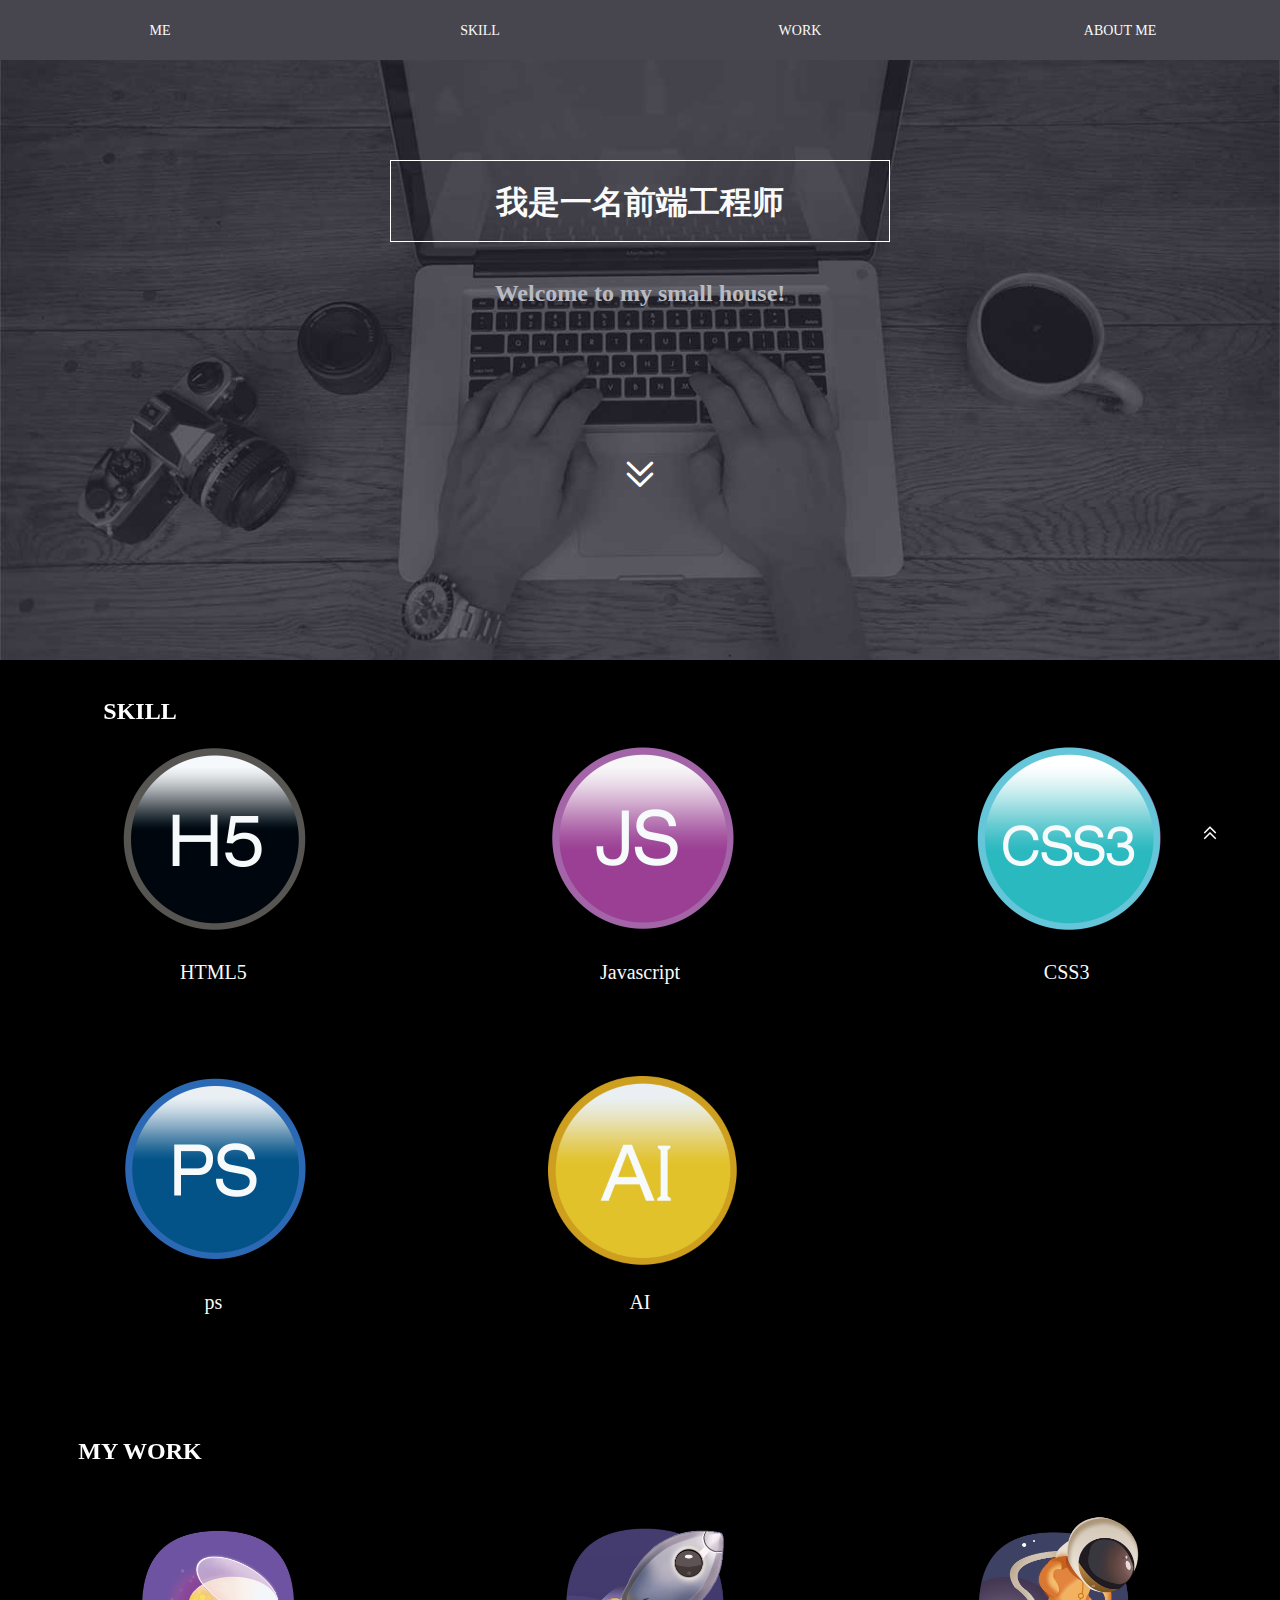
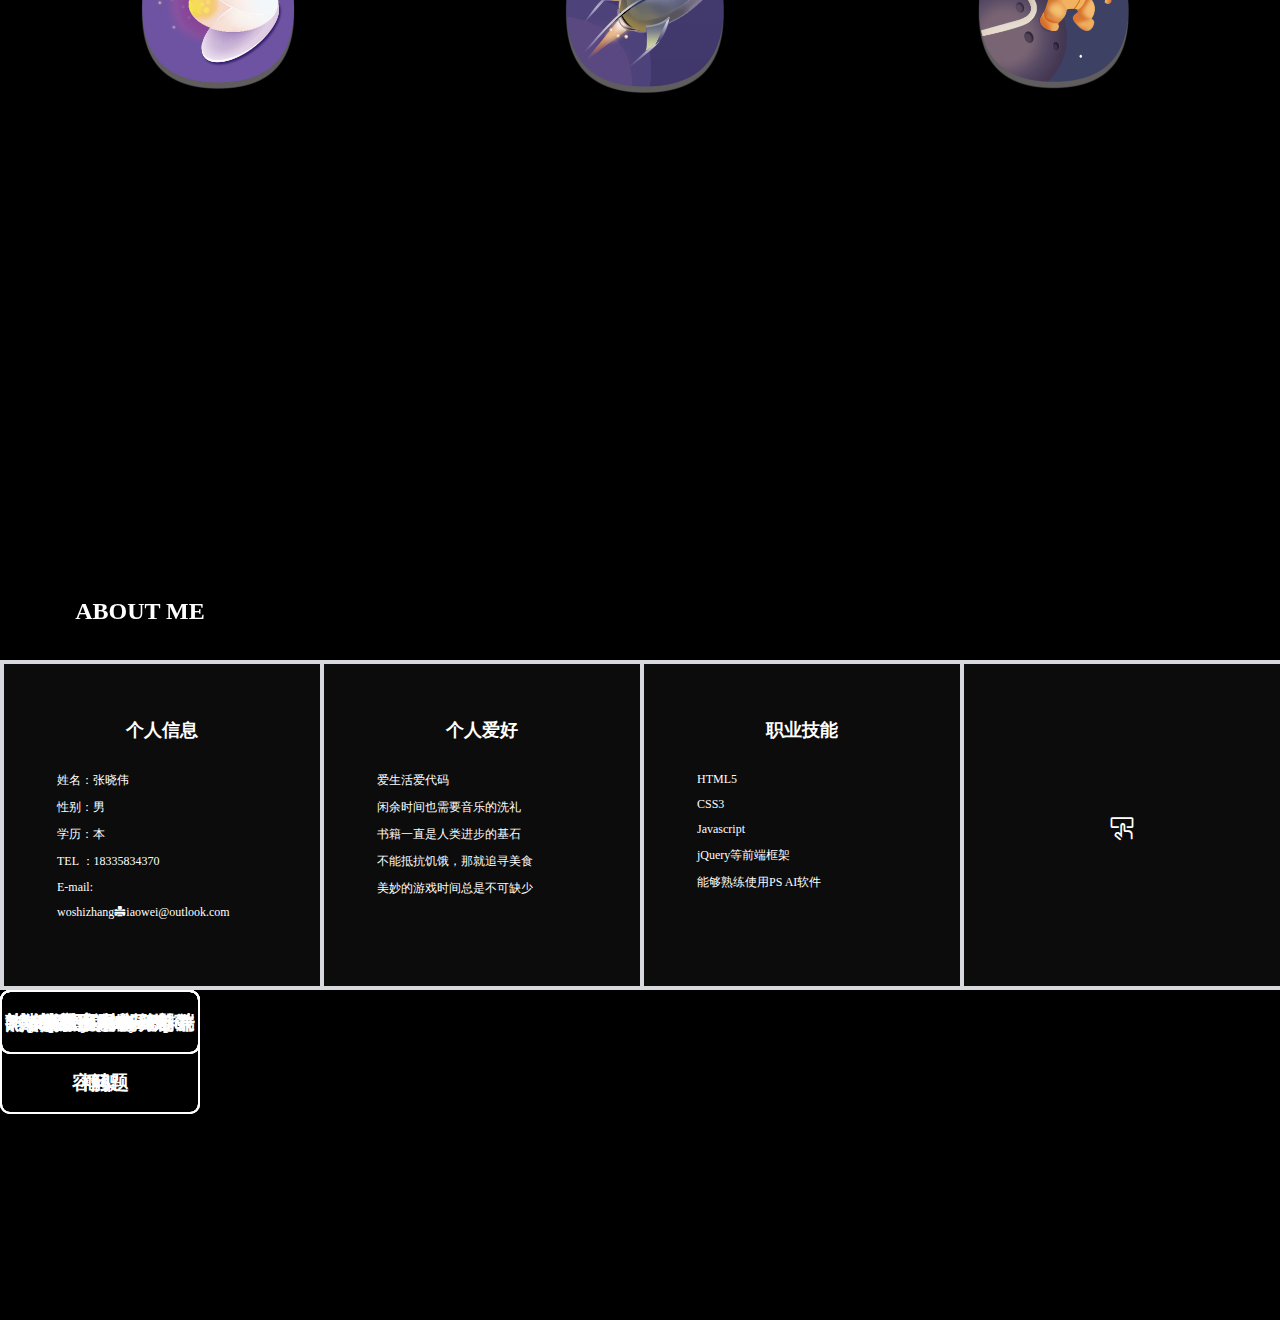
==== index.html @ 37aee793 "init" ====
<html>
	<head>
		<meta charset="utf-8"/>
		<title>张晓伟的个人主页</title>
		<meta name="viewport" content="width=device-width, initial-scale=1, maximum-scale=1, user-scalable=no">
		<link rel="stylesheet" href="./stylessheets/less.css"/>
		<link rel="stylesheet" href="./stylessheets/animation.css"/>
		<link rel="stylesheet" href="./stylessheets/font.css"/>
		<link rel="stylesheet" href="./stylessheets/index.css"/>
		<link rel="stylesheet" href="./stylessheets/var.css"/>
		<script src = "./JavaScript/jquery.js"></script>
		<script src = "./JavaScript/index.js"></script>
	</head>
	<body>
		<div class="top" data-role="sl" style="position:fixed;z-index: 140;right:20px;bottom:20px;font-size: 20px;color:#fff;width:60px;height:60px"></div>
		<header>
			<div class="head2 container-fluid">
				<div class="row ">
					<div class="me xiba  col-s-h  col-m-v col-m-3 col-l-3" >ME</div>
					<div class="me xiba  col-s-h  col-m-v col-m-3 col-l-3">SKILL</div>
					<div class="me xiba  col-s-h  col-m-v col-m-3 col-l-3">WORK</div>
					<div class="me xiba  col-s-h  col-m-v col-m-3 col-l-3">ABOUT ME</div>

					<div class="me col-s-v  col-s-6 col-m-h col-l-h" style="font-size: 22px;"></div>
					<div class="me home col-s-v  col-s-6 col-m-h col-l-h" data-role="home" style="font-size: 22px;">
						<ul class="head-ab aad">
							<li class="luo-s zou" >ME</li>
							<li class="luo-s zou">SKILL</li>
							<li class="luo-s zou">WORK</li>
							<li class="luo-s zou">ABOUT ME</li>
						</ul>
					</div>
				</div>
			</div>
			<div class="h-ban h-start kaiji" style="position:relative;">
				<div class="head container-fluid">
					<div class="row ">
						<div class="me axiba col-s-h  col-m-v col-m-3 col-l-3" >ME</div>
						<div class="me axiba col-s-h  col-m-v col-m-3 col-l-3">SKILL</div>
						<div class="me axiba col-s-h  col-m-v col-m-3 col-l-3">WORK</div>
						<div class="me axiba col-s-h  col-m-v col-m-3 col-l-3">ABOUT ME</div>

						<div class="me col-s-v  col-s-6 col-m-h col-l-h" style="font-size: 22px;"></div>
						<div class="me home col-s-v  col-s-6 col-m-h col-l-h" data-role="home" style="font-size: 22px;">
							<ul class="head-ab bbd">
								<li class="luo-s" >ME</li>
								<li class="luo-s">SKILL</li>
								<li class="luo-s">WORK</li>
								<li class="luo-s">ABOUT ME</li>
							</ul>
						</div>
					</div>
				</div>
				<h1 class="a-me" data-a='animate-into'>我是一名前端工程师</h1>
				<h2 class="b-me">Welcome to my small house!</h2>

				<div data-role='xl' data-a="animate-scale" id="xiala"></div>
			</div>
		</header>

		<div class="container-fluid  kaiji" style="height:80px;overflow: hidden;">
			<div class="row about-me" id="ski">
				<h2 class="a-h" data-a="animate-left" id="skill">SKILL</h2>
			</div>
		</div>
		<div class="container-fluid h-ban" style="position:relative;" id = "mys-s">
			<div class="row skill-s">
				<div class="skill col-s-12 col-m-6 col-l-4">
					<div class="sk-img"></div>
					<div class="jianshao">HTML5</div>
				</div>
				<div class="skill col-s-12 col-m-6 col-l-4">
					<div class="sk-img"></div>
					<div class="jianshao">Javascript</div>
				</div>
				<div class="skill col-s-12 col-m-6 col-l-4">
					<div class="sk-img"></div>
					<div class="jianshao">CSS3</div>
				</div>
				<div class="skill col-s-12 col-m-6 col-l-4">
					<div class="sk-img"></div>
					<div class="jianshao">ps</div>
				</div>
				<div class="skill col-s-12 col-m-6 col-l-4">
					<div class="sk-img"></div>
					<div class="jianshao">AI</div>
				</div>
				<div class="skill col-s-h col-m-6 col-l-4" style="opacity:0;">
					<div class="sk-img"></div>
					<div class="jianshao"></div>
				</div>
			</div>
		</div>

		<div class="container-fluid  kaiji">
			<div class="row about-me">
				<h2 class="a-h" data-a="animate-left" >MY WORK</h2>

			</div>
		</div>

		<div class="container-fluid h-ban" id="lan">
			<div class="row ">
				<div class="col-s-12 col-m-4 col-l-3 work " style="margin:0  4%; float:left;">
					<div class="" style="height:100%;">
						<div class=" logo1">

						</div>
						<div class="col-s-8 col-m-12 col-l-12" style="margin:0 auto;text-align: center;">Message</div>


					</div>
				</div>

				<div class="col-s-12 col-m-4 col-l-3 work " style="margin:0 4%; float:left;">
					<div class="" style="height:100%;">
						<div class=" logo2">

						</div>
						<div class="" style="margin:0 auto;text-align: center;height:100px">Phone</div>


					</div>
				</div>

				<div class="col-s-12 col-m-4 col-l-3 work " style="margin:0 4%; float:left;">
				<div class="" style="height:100%;">
					<div class=" logo3">

					</div>
					<div class="" style="margin:0 auto;text-align: center;">E-mail</div>


				</div>
			</div>
				<!--<div class="col-s-12 col-m-4 col-l-3 work " style="margin:0 4%; float:left;">-->
					<!--<div class="" style="height:100%;">-->
						<!--<div class=" logo4">-->

						<!--</div>-->
						<!--<div class="" style="margin:0 auto;text-align: center;">E-mail</div>-->


					<!--</div>-->
				<!--</div>-->




			</div>
		</div>















		<div class="container-fluid  kaiji ">
			<div class="row about-me">
				<h2 class="a-h" data-a="animate-left" >ABOUT ME</h2>
			</div>
		</div>
		<div class="h-ban smart">


			<div class="container-fluid">
				<div class="row" style="position:relative;">

					<div class="lvli col-s-12 col-m-6 col-l-3">
						<div class="geren">
							<h2>个人信息</h2>

							<ul>
								<li>姓名：<span>张晓伟</span></li>
								<li>性别：<span>男</span></li>
								<li>学历：<span>本</span></li>
								<li>TEL ：<span>18335834370</span></li>
								<LI>E-mail:</LI>
								<li><span>woshizhangxiaowei@outlook.com</span></li>
							</ul>
						</div>


					</div>
					<div class="lvli col-s-12 col-m-6 col-l-3">
						<div class="geren">

							<h2>个人爱好</h2>

							<ul>
								<li class="">爱生活爱代码</li>
								<li class="">闲余时间也需要音乐的洗礼</li>
								<li class="">书籍一直是人类进步的基石</li>
								<li class="">不能抵抗饥饿，那就追寻美食</li>
								<li class="">美妙的游戏时间总是不可缺少</li>
								<li class=""></li>
							</ul>
						</div>
					</div>
					<div class="lvli col-s-12 col-m-6 col-l-3">
						<div class="geren">
							<h2>职业技能</h2>
							<ul>
								<li class="">HTML5</li>
								<li class="">CSS3</li>
								<li class="">Javascript</li>
								<li class="">jQuery等前端框架</li>
								<li class="">能够熟练使用PS AI软件</li>
							</ul>
						</div>
					</div>
					<div class="lvli qiji col-s-12 col-m-6 col-l-3">
						<div class="bold">
							<div class="boton" data-role="botton"  data-a="animate-scale"></div>
						</div>
					</div>
				</div>
			</div>
			<div class="container-fluid">
				<div class="row">
					<div class="saysome" style="position:relative;">
						<h3>专注于前端开发</h3>
						<h3>熟练掌握jQuery等前端框架</h3>
						<h3>能够解决多种浏览器兼容问题</h3>
						<h3>熟练应用html5</h3>
						<h3>熟练应用CSS3</h3>
						<h3>对php后台也有一定了解</h3>
						<h3>熟练应用Javascript</h3>
					</div>
				</div>
			</div>
		</div>
	</body>
</html>
---- stylessheets/less.css ----
* {
  box-sizing: border-box;
}
body,
h1,
h2,
h3,
h4,
h5,
h6 {
  margin: 0;
  padding: 0;
}
ul,
li {
  list-style: none;
}
a {
  text-decoration: none;
}
* {
  box-sizing: border-box;
}
*[text-l] {
  text-align: left;
}
*[text-c] {
  text-align: center;
}
*[text-r] {
  text-align: right;
}
ul:before,
ul:after {
  content: "";
  display: block;
}
ul:after {
  clear: both;
}
@media screen and (max-width: 730px) {
  .container {
    width: 630px;
    margin: 0 auto;
  }
  .container:before,
  .container:after {
    content: "";
    display: block;
  }
  .container:after {
    clear: both;
  }
  .container > .row {
    width: 100%;
  }
  .container > .row:before,
  .container > .row:after {
    content: "";
    display: block;
  }
  .container > .row:after {
    clear: both;
  }
  .container-fluid {
    width: 100%;
    margin: 0 auto;
  }
  .container-fluid:before,
  .container-fluid:after {
    content: "";
    display: block;
  }
  .container-fluid:after {
    clear: both;
  }
  .container-fluid > .row {
    width: 100%;
  }
  .container-fluid > .row:before,
  .container-fluid > .row:after {
    content: "";
    display: block;
  }
  .container-fluid > .row:after {
    clear: both;
  }
  .container > .row > .col-s-0 {
    float: left;
    width: 0%;
  }
  .container > .row > .col-s-left-0 {
    position: relative;
    left: 0%;
  }
  .container > .row > .col-s-right-0 {
    position: relative;
    left: 0%;
  }
  .container-fluid > .row > .col-s-0 {
    float: left;
    width: 0%;
  }
  .container-fluid > .row > .col-s-left-0 {
    position: relative;
    left: 0%;
  }
  .container-fluid > .row > .col-s-right-0 {
    position: relative;
    left: 0%;
  }
  .container > .row > .col-s-1 {
    float: left;
    width: 8.33333333%;
  }
  .container > .row > .col-s-left-1 {
    position: relative;
    left: -8.33333333%;
  }
  .container > .row > .col-s-right-1 {
    position: relative;
    left: 8.33333333%;
  }
  .container-fluid > .row > .col-s-1 {
    float: left;
    width: 8.33333333%;
  }
  .container-fluid > .row > .col-s-left-1 {
    position: relative;
    left: -8.33333333%;
  }
  .container-fluid > .row > .col-s-right-1 {
    position: relative;
    left: 8.33333333%;
  }
  .container > .row > .col-s-2 {
    float: left;
    width: 16.66666667%;
  }
  .container > .row > .col-s-left-2 {
    position: relative;
    left: -16.66666667%;
  }
  .container > .row > .col-s-right-2 {
    position: relative;
    left: 16.66666667%;
  }
  .container-fluid > .row > .col-s-2 {
    float: left;
    width: 16.66666667%;
  }
  .container-fluid > .row > .col-s-left-2 {
    position: relative;
    left: -16.66666667%;
  }
  .container-fluid > .row > .col-s-right-2 {
    position: relative;
    left: 16.66666667%;
  }
  .container > .row > .col-s-3 {
    float: left;
    width: 25%;
  }
  .container > .row > .col-s-left-3 {
    position: relative;
    left: -25%;
  }
  .container > .row > .col-s-right-3 {
    position: relative;
    left: 25%;
  }
  .container-fluid > .row > .col-s-3 {
    float: left;
    width: 25%;
  }
  .container-fluid > .row > .col-s-left-3 {
    position: relative;
    left: -25%;
  }
  .container-fluid > .row > .col-s-right-3 {
    position: relative;
    left: 25%;
  }
  .container > .row > .col-s-4 {
    float: left;
    width: 33.33333333%;
  }
  .container > .row > .col-s-left-4 {
    position: relative;
    left: -33.33333333%;
  }
  .container > .row > .col-s-right-4 {
    position: relative;
    left: 33.33333333%;
  }
  .container-fluid > .row > .col-s-4 {
    float: left;
    width: 33.33333333%;
  }
  .container-fluid > .row > .col-s-left-4 {
    position: relative;
    left: -33.33333333%;
  }
  .container-fluid > .row > .col-s-right-4 {
    position: relative;
    left: 33.33333333%;
  }
  .container > .row > .col-s-5 {
    float: left;
    width: 41.66666667%;
  }
  .container > .row > .col-s-left-5 {
    position: relative;
    left: -41.66666667%;
  }
  .container > .row > .col-s-right-5 {
    position: relative;
    left: 41.66666667%;
  }
  .container-fluid > .row > .col-s-5 {
    float: left;
    width: 41.66666667%;
  }
  .container-fluid > .row > .col-s-left-5 {
    position: relative;
    left: -41.66666667%;
  }
  .container-fluid > .row > .col-s-right-5 {
    position: relative;
    left: 41.66666667%;
  }
  .container > .row > .col-s-6 {
    float: left;
    width: 50%;
  }
  .container > .row > .col-s-left-6 {
    position: relative;
    left: -50%;
  }
  .container > .row > .col-s-right-6 {
    position: relative;
    left: 50%;
  }
  .container-fluid > .row > .col-s-6 {
    float: left;
    width: 50%;
  }
  .container-fluid > .row > .col-s-left-6 {
    position: relative;
    left: -50%;
  }
  .container-fluid > .row > .col-s-right-6 {
    position: relative;
    left: 50%;
  }
  .container > .row > .col-s-7 {
    float: left;
    width: 58.33333333%;
  }
  .container > .row > .col-s-left-7 {
    position: relative;
    left: -58.33333333%;
  }
  .container > .row > .col-s-right-7 {
    position: relative;
    left: 58.33333333%;
  }
  .container-fluid > .row > .col-s-7 {
    float: left;
    width: 58.33333333%;
  }
  .container-fluid > .row > .col-s-left-7 {
    position: relative;
    left: -58.33333333%;
  }
  .container-fluid > .row > .col-s-right-7 {
    position: relative;
    left: 58.33333333%;
  }
  .container > .row > .col-s-8 {
    float: left;
    width: 66.66666667%;
  }
  .container > .row > .col-s-left-8 {
    position: relative;
    left: -66.66666667%;
  }
  .container > .row > .col-s-right-8 {
    position: relative;
    left: 66.66666667%;
  }
  .container-fluid > .row > .col-s-8 {
    float: left;
    width: 66.66666667%;
  }
  .container-fluid > .row > .col-s-left-8 {
    position: relative;
    left: -66.66666667%;
  }
  .container-fluid > .row > .col-s-right-8 {
    position: relative;
    left: 66.66666667%;
  }
  .container > .row > .col-s-9 {
    float: left;
    width: 75%;
  }
  .container > .row > .col-s-left-9 {
    position: relative;
    left: -75%;
  }
  .container > .row > .col-s-right-9 {
    position: relative;
    left: 75%;
  }
  .container-fluid > .row > .col-s-9 {
    float: left;
    width: 75%;
  }
  .container-fluid > .row > .col-s-left-9 {
    position: relative;
    left: -75%;
  }
  .container-fluid > .row > .col-s-right-9 {
    position: relative;
    left: 75%;
  }
  .container > .row > .col-s-10 {
    float: left;
    width: 83.33333333%;
  }
  .container > .row > .col-s-left-10 {
    position: relative;
    left: -83.33333333%;
  }
  .container > .row > .col-s-right-10 {
    position: relative;
    left: 83.33333333%;
  }
  .container-fluid > .row > .col-s-10 {
    float: left;
    width: 83.33333333%;
  }
  .container-fluid > .row > .col-s-left-10 {
    position: relative;
    left: -83.33333333%;
  }
  .container-fluid > .row > .col-s-right-10 {
    position: relative;
    left: 83.33333333%;
  }
  .container > .row > .col-s-11 {
    float: left;
    width: 91.66666667%;
  }
  .container > .row > .col-s-left-11 {
    position: relative;
    left: -91.66666667%;
  }
  .container > .row > .col-s-right-11 {
    position: relative;
    left: 91.66666667%;
  }
  .container-fluid > .row > .col-s-11 {
    float: left;
    width: 91.66666667%;
  }
  .container-fluid > .row > .col-s-left-11 {
    position: relative;
    left: -91.66666667%;
  }
  .container-fluid > .row > .col-s-right-11 {
    position: relative;
    left: 91.66666667%;
  }
  .container > .row > .col-s-12 {
    float: left;
    width: 100%;
  }
  .container > .row > .col-s-left-12 {
    position: relative;
    left: -100%;
  }
  .container > .row > .col-s-right-12 {
    position: relative;
    left: 100%;
  }
  .container-fluid > .row > .col-s-12 {
    float: left;
    width: 100%;
  }
  .container-fluid > .row > .col-s-left-12 {
    position: relative;
    left: -100%;
  }
  .container-fluid > .row > .col-s-right-12 {
    position: relative;
    left: 100%;
  }
  .container > .row > .col-s-v {
    display: block;
  }
  .container > .row > .col-s-h {
    display: none;
  }
  .container-fluid > .row > .col-s-v {
    display: block;
  }
  .container-fluid > .row > .col-s-h {
    display: none;
  }
}
@media screen and (min-width: 730px) and (max-width: 1070px) {
  .container {
    width: 630px;
    margin: 0 auto;
    width: 730px;
  }
  .container:before,
  .container:after {
    content: "";
    display: block;
  }
  .container:after {
    clear: both;
  }
  .container > .row {
    width: 100%;
  }
  .container > .row:before,
  .container > .row:after {
    content: "";
    display: block;
  }
  .container > .row:after {
    clear: both;
  }
  .container-fluid {
    width: 100%;
    margin: 0 auto;
  }
  .container-fluid:before,
  .container-fluid:after {
    content: "";
    display: block;
  }
  .container-fluid:after {
    clear: both;
  }
  .container-fluid > .row {
    width: 100%;
  }
  .container-fluid > .row:before,
  .container-fluid > .row:after {
    content: "";
    display: block;
  }
  .container-fluid > .row:after {
    clear: both;
  }
  .container > .row > .col-m-0 {
    float: left;
    width: 0%;
  }
  .container > .row > .col-m-left-0 {
    position: relative;
    left: 0%;
  }
  .container > .row > .col-m-right-0 {
    position: relative;
    left: 0%;
  }
  .container-fluid > .row > .col-m-0 {
    float: left;
    width: 0%;
  }
  .container-fluid > .row > .col-m-left-0 {
    position: relative;
    left: 0%;
  }
  .container-fluid > .row > .col-m-right-0 {
    position: relative;
    left: 0%;
  }
  .container > .row > .col-m-1 {
    float: left;
    width: 8.33333333%;
  }
  .container > .row > .col-m-left-1 {
    position: relative;
    left: -8.33333333%;
  }
  .container > .row > .col-m-right-1 {
    position: relative;
    left: 8.33333333%;
  }
  .container-fluid > .row > .col-m-1 {
    float: left;
    width: 8.33333333%;
  }
  .container-fluid > .row > .col-m-left-1 {
    position: relative;
    left: -8.33333333%;
  }
  .container-fluid > .row > .col-m-right-1 {
    position: relative;
    left: 8.33333333%;
  }
  .container > .row > .col-m-2 {
    float: left;
    width: 16.66666667%;
  }
  .container > .row > .col-m-left-2 {
    position: relative;
    left: -16.66666667%;
  }
  .container > .row > .col-m-right-2 {
    position: relative;
    left: 16.66666667%;
  }
  .container-fluid > .row > .col-m-2 {
    float: left;
    width: 16.66666667%;
  }
  .container-fluid > .row > .col-m-left-2 {
    position: relative;
    left: -16.66666667%;
  }
  .container-fluid > .row > .col-m-right-2 {
    position: relative;
    left: 16.66666667%;
  }
  .container > .row > .col-m-3 {
    float: left;
    width: 25%;
  }
  .container > .row > .col-m-left-3 {
    position: relative;
    left: -25%;
  }
  .container > .row > .col-m-right-3 {
    position: relative;
    left: 25%;
  }
  .container-fluid > .row > .col-m-3 {
    float: left;
    width: 25%;
  }
  .container-fluid > .row > .col-m-left-3 {
    position: relative;
    left: -25%;
  }
  .container-fluid > .row > .col-m-right-3 {
    position: relative;
    left: 25%;
  }
  .container > .row > .col-m-4 {
    float: left;
    width: 33.33333333%;
  }
  .container > .row > .col-m-left-4 {
    position: relative;
    left: -33.33333333%;
  }
  .container > .row > .col-m-right-4 {
    position: relative;
    left: 33.33333333%;
  }
  .container-fluid > .row > .col-m-4 {
    float: left;
    width: 33.33333333%;
  }
  .container-fluid > .row > .col-m-left-4 {
    position: relative;
    left: -33.33333333%;
  }
  .container-fluid > .row > .col-m-right-4 {
    position: relative;
    left: 33.33333333%;
  }
  .container > .row > .col-m-5 {
    float: left;
    width: 41.66666667%;
  }
  .container > .row > .col-m-left-5 {
    position: relative;
    left: -41.66666667%;
  }
  .container > .row > .col-m-right-5 {
    position: relative;
    left: 41.66666667%;
  }
  .container-fluid > .row > .col-m-5 {
    float: left;
    width: 41.66666667%;
  }
  .container-fluid > .row > .col-m-left-5 {
    position: relative;
    left: -41.66666667%;
  }
  .container-fluid > .row > .col-m-right-5 {
    position: relative;
    left: 41.66666667%;
  }
  .container > .row > .col-m-6 {
    float: left;
    width: 50%;
  }
  .container > .row > .col-m-left-6 {
    position: relative;
    left: -50%;
  }
  .container > .row > .col-m-right-6 {
    position: relative;
    left: 50%;
  }
  .container-fluid > .row > .col-m-6 {
    float: left;
    width: 50%;
  }
  .container-fluid > .row > .col-m-left-6 {
    position: relative;
    left: -50%;
  }
  .container-fluid > .row > .col-m-right-6 {
    position: relative;
    left: 50%;
  }
  .container > .row > .col-m-7 {
    float: left;
    width: 58.33333333%;
  }
  .container > .row > .col-m-left-7 {
    position: relative;
    left: -58.33333333%;
  }
  .container > .row > .col-m-right-7 {
    position: relative;
    left: 58.33333333%;
  }
  .container-fluid > .row > .col-m-7 {
    float: left;
    width: 58.33333333%;
  }
  .container-fluid > .row > .col-m-left-7 {
    position: relative;
    left: -58.33333333%;
  }
  .container-fluid > .row > .col-m-right-7 {
    position: relative;
    left: 58.33333333%;
  }
  .container > .row > .col-m-8 {
    float: left;
    width: 66.66666667%;
  }
  .container > .row > .col-m-left-8 {
    position: relative;
    left: -66.66666667%;
  }
  .container > .row > .col-m-right-8 {
    position: relative;
    left: 66.66666667%;
  }
  .container-fluid > .row > .col-m-8 {
    float: left;
    width: 66.66666667%;
  }
  .container-fluid > .row > .col-m-left-8 {
    position: relative;
    left: -66.66666667%;
  }
  .container-fluid > .row > .col-m-right-8 {
    position: relative;
    left: 66.66666667%;
  }
  .container > .row > .col-m-9 {
    float: left;
    width: 75%;
  }
  .container > .row > .col-m-left-9 {
    position: relative;
    left: -75%;
  }
  .container > .row > .col-m-right-9 {
    position: relative;
    left: 75%;
  }
  .container-fluid > .row > .col-m-9 {
    float: left;
    width: 75%;
  }
  .container-fluid > .row > .col-m-left-9 {
    position: relative;
    left: -75%;
  }
  .container-fluid > .row > .col-m-right-9 {
    position: relative;
    left: 75%;
  }
  .container > .row > .col-m-10 {
    float: left;
    width: 83.33333333%;
  }
  .container > .row > .col-m-left-10 {
    position: relative;
    left: -83.33333333%;
  }
  .container > .row > .col-m-right-10 {
    position: relative;
    left: 83.33333333%;
  }
  .container-fluid > .row > .col-m-10 {
    float: left;
    width: 83.33333333%;
  }
  .container-fluid > .row > .col-m-left-10 {
    position: relative;
    left: -83.33333333%;
  }
  .container-fluid > .row > .col-m-right-10 {
    position: relative;
    left: 83.33333333%;
  }
  .container > .row > .col-m-11 {
    float: left;
    width: 91.66666667%;
  }
  .container > .row > .col-m-left-11 {
    position: relative;
    left: -91.66666667%;
  }
  .container > .row > .col-m-right-11 {
    position: relative;
    left: 91.66666667%;
  }
  .container-fluid > .row > .col-m-11 {
    float: left;
    width: 91.66666667%;
  }
  .container-fluid > .row > .col-m-left-11 {
    position: relative;
    left: -91.66666667%;
  }
  .container-fluid > .row > .col-m-right-11 {
    position: relative;
    left: 91.66666667%;
  }
  .container > .row > .col-m-12 {
    float: left;
    width: 100%;
  }
  .container > .row > .col-m-left-12 {
    position: relative;
    left: -100%;
  }
  .container > .row > .col-m-right-12 {
    position: relative;
    left: 100%;
  }
  .container-fluid > .row > .col-m-12 {
    float: left;
    width: 100%;
  }
  .container-fluid > .row > .col-m-left-12 {
    position: relative;
    left: -100%;
  }
  .container-fluid > .row > .col-m-right-12 {
    position: relative;
    left: 100%;
  }
  .container > .row > .col-m-v {
    display: block;
  }
  .container > .row > .col-m-h {
    display: none;
  }
  .container-fluid > .row > .col-m-v {
    display: block;
  }
  .container-fluid > .row > .col-m-h {
    display: none;
  }
}
@media screen and (min-width: 1070px) {
  .container {
    width: 630px;
    margin: 0 auto;
    width: 1070px;
  }
  .container:before,
  .container:after {
    content: "";
    display: block;
  }
  .container:after {
    clear: both;
  }
  .container > .row {
    width: 100%;
  }
  .container > .row:before,
  .container > .row:after {
    content: "";
    display: block;
  }
  .container > .row:after {
    clear: both;
  }
  .container-fluid {
    width: 100%;
    margin: 0 auto;
  }
  .container-fluid:before,
  .container-fluid:after {
    content: "";
    display: block;
  }
  .container-fluid:after {
    clear: both;
  }
  .container-fluid > .row {
    width: 100%;
  }
  .container-fluid > .row:before,
  .container-fluid > .row:after {
    content: "";
    display: block;
  }
  .container-fluid > .row:after {
    clear: both;
  }
  .container > .row > .col-l-0 {
    float: left;
    width: 0%;
  }
  .container > .row > .col-l-left-0 {
    position: relative;
    left: 0%;
  }
  .container > .row > .col-l-right-0 {
    position: relative;
    left: 0%;
  }
  .container-fluid > .row > .col-l-0 {
    float: left;
    width: 0%;
  }
  .container-fluid > .row > .col-l-left-0 {
    position: relative;
    left: 0%;
  }
  .container-fluid > .row > .col-l-right-0 {
    position: relative;
    left: 0%;
  }
  .container > .row > .col-l-1 {
    float: left;
    width: 8.33333333%;
  }
  .container > .row > .col-l-left-1 {
    position: relative;
    left: -8.33333333%;
  }
  .container > .row > .col-l-right-1 {
    position: relative;
    left: 8.33333333%;
  }
  .container-fluid > .row > .col-l-1 {
    float: left;
    width: 8.33333333%;
  }
  .container-fluid > .row > .col-l-left-1 {
    position: relative;
    left: -8.33333333%;
  }
  .container-fluid > .row > .col-l-right-1 {
    position: relative;
    left: 8.33333333%;
  }
  .container > .row > .col-l-2 {
    float: left;
    width: 16.66666667%;
  }
  .container > .row > .col-l-left-2 {
    position: relative;
    left: -16.66666667%;
  }
  .container > .row > .col-l-right-2 {
    position: relative;
    left: 16.66666667%;
  }
  .container-fluid > .row > .col-l-2 {
    float: left;
    width: 16.66666667%;
  }
  .container-fluid > .row > .col-l-left-2 {
    position: relative;
    left: -16.66666667%;
  }
  .container-fluid > .row > .col-l-right-2 {
    position: relative;
    left: 16.66666667%;
  }
  .container > .row > .col-l-3 {
    float: left;
    width: 25%;
  }
  .container > .row > .col-l-left-3 {
    position: relative;
    left: -25%;
  }
  .container > .row > .col-l-right-3 {
    position: relative;
    left: 25%;
  }
  .container-fluid > .row > .col-l-3 {
    float: left;
    width: 25%;
  }
  .container-fluid > .row > .col-l-left-3 {
    position: relative;
    left: -25%;
  }
  .container-fluid > .row > .col-l-right-3 {
    position: relative;
    left: 25%;
  }
  .container > .row > .col-l-4 {
    float: left;
    width: 33.33333333%;
  }
  .container > .row > .col-l-left-4 {
    position: relative;
    left: -33.33333333%;
  }
  .container > .row > .col-l-right-4 {
    position: relative;
    left: 33.33333333%;
  }
  .container-fluid > .row > .col-l-4 {
    float: left;
    width: 33.33333333%;
  }
  .container-fluid > .row > .col-l-left-4 {
    position: relative;
    left: -33.33333333%;
  }
  .container-fluid > .row > .col-l-right-4 {
    position: relative;
    left: 33.33333333%;
  }
  .container > .row > .col-l-5 {
    float: left;
    width: 41.66666667%;
  }
  .container > .row > .col-l-left-5 {
    position: relative;
    left: -41.66666667%;
  }
  .container > .row > .col-l-right-5 {
    position: relative;
    left: 41.66666667%;
  }
  .container-fluid > .row > .col-l-5 {
    float: left;
    width: 41.66666667%;
  }
  .container-fluid > .row > .col-l-left-5 {
    position: relative;
    left: -41.66666667%;
  }
  .container-fluid > .row > .col-l-right-5 {
    position: relative;
    left: 41.66666667%;
  }
  .container > .row > .col-l-6 {
    float: left;
    width: 50%;
  }
  .container > .row > .col-l-left-6 {
    position: relative;
    left: -50%;
  }
  .container > .row > .col-l-right-6 {
    position: relative;
    left: 50%;
  }
  .container-fluid > .row > .col-l-6 {
    float: left;
    width: 50%;
  }
  .container-fluid > .row > .col-l-left-6 {
    position: relative;
    left: -50%;
  }
  .container-fluid > .row > .col-l-right-6 {
    position: relative;
    left: 50%;
  }
  .container > .row > .col-l-7 {
    float: left;
    width: 58.33333333%;
  }
  .container > .row > .col-l-left-7 {
    position: relative;
    left: -58.33333333%;
  }
  .container > .row > .col-l-right-7 {
    position: relative;
    left: 58.33333333%;
  }
  .container-fluid > .row > .col-l-7 {
    float: left;
    width: 58.33333333%;
  }
  .container-fluid > .row > .col-l-left-7 {
    position: relative;
    left: -58.33333333%;
  }
  .container-fluid > .row > .col-l-right-7 {
    position: relative;
    left: 58.33333333%;
  }
  .container > .row > .col-l-8 {
    float: left;
    width: 66.66666667%;
  }
  .container > .row > .col-l-left-8 {
    position: relative;
    left: -66.66666667%;
  }
  .container > .row > .col-l-right-8 {
    position: relative;
    left: 66.66666667%;
  }
  .container-fluid > .row > .col-l-8 {
    float: left;
    width: 66.66666667%;
  }
  .container-fluid > .row > .col-l-left-8 {
    position: relative;
    left: -66.66666667%;
  }
  .container-fluid > .row > .col-l-right-8 {
    position: relative;
    left: 66.66666667%;
  }
  .container > .row > .col-l-9 {
    float: left;
    width: 75%;
  }
  .container > .row > .col-l-left-9 {
    position: relative;
    left: -75%;
  }
  .container > .row > .col-l-right-9 {
    position: relative;
    left: 75%;
  }
  .container-fluid > .row > .col-l-9 {
    float: left;
    width: 75%;
  }
  .container-fluid > .row > .col-l-left-9 {
    position: relative;
    left: -75%;
  }
  .container-fluid > .row > .col-l-right-9 {
    position: relative;
    left: 75%;
  }
  .container > .row > .col-l-10 {
    float: left;
    width: 83.33333333%;
  }
  .container > .row > .col-l-left-10 {
    position: relative;
    left: -83.33333333%;
  }
  .container > .row > .col-l-right-10 {
    position: relative;
    left: 83.33333333%;
  }
  .container-fluid > .row > .col-l-10 {
    float: left;
    width: 83.33333333%;
  }
  .container-fluid > .row > .col-l-left-10 {
    position: relative;
    left: -83.33333333%;
  }
  .container-fluid > .row > .col-l-right-10 {
    position: relative;
    left: 83.33333333%;
  }
  .container > .row > .col-l-11 {
    float: left;
    width: 91.66666667%;
  }
  .container > .row > .col-l-left-11 {
    position: relative;
    left: -91.66666667%;
  }
  .container > .row > .col-l-right-11 {
    position: relative;
    left: 91.66666667%;
  }
  .container-fluid > .row > .col-l-11 {
    float: left;
    width: 91.66666667%;
  }
  .container-fluid > .row > .col-l-left-11 {
    position: relative;
    left: -91.66666667%;
  }
  .container-fluid > .row > .col-l-right-11 {
    position: relative;
    left: 91.66666667%;
  }
  .container > .row > .col-l-12 {
    float: left;
    width: 100%;
  }
  .container > .row > .col-l-left-12 {
    position: relative;
    left: -100%;
  }
  .container > .row > .col-l-right-12 {
    position: relative;
    left: 100%;
  }
  .container-fluid > .row > .col-l-12 {
    float: left;
    width: 100%;
  }
  .container-fluid > .row > .col-l-left-12 {
    position: relative;
    left: -100%;
  }
  .container-fluid > .row > .col-l-right-12 {
    position: relative;
    left: 100%;
  }
  .container > .row > .col-l-v {
    display: block;
  }
  .container > .row > .col-l-h {
    display: none;
  }
  .container-fluid > .row > .col-l-v {
    display: block;
  }
  .container-fluid > .row > .col-l-h {
    display: none;
  }
}
---- stylessheets/animation.css ----
@keyframes show {
  0% {
    transform: scale(0, 0);
    -webkit-transform: scale(0, 0);
    -o-transform: scale(0, 0);
    opacity: 0;
  }
  100% {
    transform: scale(1, 1);
    -webkit-transform: scale(1, 1);
    -o-transform: scale(1, 1);
    opacity: 1;
  }
}
@keyframes hide {
  0% {
    transform: scale(1, 1);
    -webkit-transform: scale(1, 1);
    -o-transform: scale(1, 1);
  }
  100% {
    transform: scale(0, 0);
    -webkit-transform: scale(0, 0);
    -o-transform: scale(0, 0);
    opacity: 0;
  }
}
*[data-role=animate-hide] {
  animation: hide 1s ease forwards ;
  -webkit-transform-origin: left top;
}
*[data-role=animate-show] {
  animation: show 1s ease forwards ;
  transform-origin: left top;
}
@keyframes round {
  0% {
    transform: translate(40px, 0px);
    -webkit-transform: translate(40px, 0px);
  }
  2.77777778% {
    transform: translate(39.39231012px, 6.94592711px);
    -webkit-transform: translate(39.39231012px, 6.94592711px);
  }
  5.55555556% {
    transform: translate(37.58770483px, 13.68080573px);
    -webkit-transform: translate(37.58770483px, 13.68080573px);
  }
  8.33333333% {
    transform: translate(34.64101615px, 20px);
    -webkit-transform: translate(34.64101615px, 20px);
  }
  11.11111111% {
    transform: translate(30.64177772px, 25.71150439px);
    -webkit-transform: translate(30.64177772px, 25.71150439px);
  }
  13.88888889% {
    transform: translate(25.71150439px, 30.64177772px);
    -webkit-transform: translate(25.71150439px, 30.64177772px);
  }
  16.66666667% {
    transform: translate(20px, 34.64101615px);
    -webkit-transform: translate(20px, 34.64101615px);
  }
  19.44444444% {
    transform: translate(13.68080573px, 37.58770483px);
    -webkit-transform: translate(13.68080573px, 37.58770483px);
  }
  22.22222222% {
    transform: translate(6.94592711px, 39.39231012px);
    -webkit-transform: translate(6.94592711px, 39.39231012px);
  }
  25% {
    transform: translate(0px, 40px);
    -webkit-transform: translate(0px, 40px);
  }
  27.77777778% {
    transform: translate(-6.94592711px, 39.39231012px);
    -webkit-transform: translate(-6.94592711px, 39.39231012px);
  }
  30.55555556% {
    transform: translate(-13.68080573px, 37.58770483px);
    -webkit-transform: translate(-13.68080573px, 37.58770483px);
  }
  33.33333333% {
    transform: translate(-20px, 34.64101615px);
    -webkit-transform: translate(-20px, 34.64101615px);
  }
  36.11111111% {
    transform: translate(-25.71150439px, 30.64177772px);
    -webkit-transform: translate(-25.71150439px, 30.64177772px);
  }
  38.88888889% {
    transform: translate(-30.64177772px, 25.71150439px);
    -webkit-transform: translate(-30.64177772px, 25.71150439px);
  }
  41.66666667% {
    transform: translate(-34.64101615px, 20px);
    -webkit-transform: translate(-34.64101615px, 20px);
  }
  44.44444444% {
    transform: translate(-37.58770483px, 13.68080573px);
    -webkit-transform: translate(-37.58770483px, 13.68080573px);
  }
  47.22222222% {
    transform: translate(-39.39231012px, 6.94592711px);
    -webkit-transform: translate(-39.39231012px, 6.94592711px);
  }
  50% {
    transform: translate(-40px, 0px);
    -webkit-transform: translate(-40px, 0px);
  }
  52.77777778% {
    transform: translate(-39.39231012px, -6.94592711px);
    -webkit-transform: translate(-39.39231012px, -6.94592711px);
  }
  55.55555556% {
    transform: translate(-37.58770483px, -13.68080573px);
    -webkit-transform: translate(-37.58770483px, -13.68080573px);
  }
  58.33333333% {
    transform: translate(-34.64101615px, -20px);
    -webkit-transform: translate(-34.64101615px, -20px);
  }
  61.11111111% {
    transform: translate(-30.64177772px, -25.71150439px);
    -webkit-transform: translate(-30.64177772px, -25.71150439px);
  }
  63.88888889% {
    transform: translate(-25.71150439px, -30.64177772px);
    -webkit-transform: translate(-25.71150439px, -30.64177772px);
  }
  66.66666667% {
    transform: translate(-20px, -34.64101615px);
    -webkit-transform: translate(-20px, -34.64101615px);
  }
  69.44444444% {
    transform: translate(-13.68080573px, -37.58770483px);
    -webkit-transform: translate(-13.68080573px, -37.58770483px);
  }
  72.22222222% {
    transform: translate(-6.94592711px, -39.39231012px);
    -webkit-transform: translate(-6.94592711px, -39.39231012px);
  }
  75% {
    transform: translate(0px, -40px);
    -webkit-transform: translate(0px, -40px);
  }
  77.77777778% {
    transform: translate(6.94592711px, -39.39231012px);
    -webkit-transform: translate(6.94592711px, -39.39231012px);
  }
  80.55555556% {
    transform: translate(13.68080573px, -37.58770483px);
    -webkit-transform: translate(13.68080573px, -37.58770483px);
  }
  83.33333333% {
    transform: translate(20px, -34.64101615px);
    -webkit-transform: translate(20px, -34.64101615px);
  }
  86.11111111% {
    transform: translate(25.71150439px, -30.64177772px);
    -webkit-transform: translate(25.71150439px, -30.64177772px);
  }
  88.88888889% {
    transform: translate(30.64177772px, -25.71150439px);
    -webkit-transform: translate(30.64177772px, -25.71150439px);
  }
  91.66666667% {
    transform: translate(34.64101615px, -20px);
    -webkit-transform: translate(34.64101615px, -20px);
  }
  94.44444444% {
    transform: translate(37.58770483px, -13.68080573px);
    -webkit-transform: translate(37.58770483px, -13.68080573px);
  }
  97.22222222% {
    transform: translate(39.39231012px, -6.94592711px);
    -webkit-transform: translate(39.39231012px, -6.94592711px);
  }
  100% {
    transform: translate(40px, 0px);
    -webkit-transform: translate(40px, 0px);
  }
}
*[data-a*=animate-round] {
  animation: round 2s linear infinite;
}
@keyframes quxian {
  0% {
    transform: translate(40px, 0px);
    -webkit-transform: translate(40px, 0px);
  }
  2.77777778% {
    transform: translate(39.39231012px, 1.71010072px);
    -webkit-transform: translate(39.39231012px, 1.71010072px);
  }
  5.55555556% {
    transform: translate(37.58770483px, 3.21393805px);
    -webkit-transform: translate(37.58770483px, 3.21393805px);
  }
  8.33333333% {
    transform: translate(34.64101615px, 4.33012702px);
    -webkit-transform: translate(34.64101615px, 4.33012702px);
  }
  11.11111111% {
    transform: translate(30.64177772px, 4.92403877px);
    -webkit-transform: translate(30.64177772px, 4.92403877px);
  }
  13.88888889% {
    transform: translate(25.71150439px, 4.92403877px);
    -webkit-transform: translate(25.71150439px, 4.92403877px);
  }
  16.66666667% {
    transform: translate(20px, 4.33012702px);
    -webkit-transform: translate(20px, 4.33012702px);
  }
  19.44444444% {
    transform: translate(13.68080573px, 3.21393805px);
    -webkit-transform: translate(13.68080573px, 3.21393805px);
  }
  22.22222222% {
    transform: translate(6.94592711px, 1.71010072px);
    -webkit-transform: translate(6.94592711px, 1.71010072px);
  }
  25% {
    transform: translate(0px, 0px);
    -webkit-transform: translate(0px, 0px);
  }
  27.77777778% {
    transform: translate(-6.94592711px, -1.71010072px);
    -webkit-transform: translate(-6.94592711px, -1.71010072px);
  }
  30.55555556% {
    transform: translate(-13.68080573px, -3.21393805px);
    -webkit-transform: translate(-13.68080573px, -3.21393805px);
  }
  33.33333333% {
    transform: translate(-20px, -4.33012702px);
    -webkit-transform: translate(-20px, -4.33012702px);
  }
  36.11111111% {
    transform: translate(-25.71150439px, -4.92403877px);
    -webkit-transform: translate(-25.71150439px, -4.92403877px);
  }
  38.88888889% {
    transform: translate(-30.64177772px, -4.92403877px);
    -webkit-transform: translate(-30.64177772px, -4.92403877px);
  }
  41.66666667% {
    transform: translate(-34.64101615px, -4.33012702px);
    -webkit-transform: translate(-34.64101615px, -4.33012702px);
  }
  44.44444444% {
    transform: translate(-37.58770483px, -3.21393805px);
    -webkit-transform: translate(-37.58770483px, -3.21393805px);
  }
  47.22222222% {
    transform: translate(-39.39231012px, -1.71010072px);
    -webkit-transform: translate(-39.39231012px, -1.71010072px);
  }
  50% {
    transform: translate(-40px, 0px);
    -webkit-transform: translate(-40px, 0px);
  }
  52.77777778% {
    transform: translate(-39.39231012px, 1.71010072px);
    -webkit-transform: translate(-39.39231012px, 1.71010072px);
  }
  55.55555556% {
    transform: translate(-37.58770483px, 3.21393805px);
    -webkit-transform: translate(-37.58770483px, 3.21393805px);
  }
  58.33333333% {
    transform: translate(-34.64101615px, 4.33012702px);
    -webkit-transform: translate(-34.64101615px, 4.33012702px);
  }
  61.11111111% {
    transform: translate(-30.64177772px, 4.92403877px);
    -webkit-transform: translate(-30.64177772px, 4.92403877px);
  }
  63.88888889% {
    transform: translate(-25.71150439px, 4.92403877px);
    -webkit-transform: translate(-25.71150439px, 4.92403877px);
  }
  66.66666667% {
    transform: translate(-20px, 4.33012702px);
    -webkit-transform: translate(-20px, 4.33012702px);
  }
  69.44444444% {
    transform: translate(-13.68080573px, 3.21393805px);
    -webkit-transform: translate(-13.68080573px, 3.21393805px);
  }
  72.22222222% {
    transform: translate(-6.94592711px, 1.71010072px);
    -webkit-transform: translate(-6.94592711px, 1.71010072px);
  }
  75% {
    transform: translate(0px, 0px);
    -webkit-transform: translate(0px, 0px);
  }
  77.77777778% {
    transform: translate(6.94592711px, -1.71010072px);
    -webkit-transform: translate(6.94592711px, -1.71010072px);
  }
  80.55555556% {
    transform: translate(13.68080573px, -3.21393805px);
    -webkit-transform: translate(13.68080573px, -3.21393805px);
  }
  83.33333333% {
    transform: translate(20px, -4.33012702px);
    -webkit-transform: translate(20px, -4.33012702px);
  }
  86.11111111% {
    transform: translate(25.71150439px, -4.92403877px);
    -webkit-transform: translate(25.71150439px, -4.92403877px);
  }
  88.88888889% {
    transform: translate(30.64177772px, -4.92403877px);
    -webkit-transform: translate(30.64177772px, -4.92403877px);
  }
  91.66666667% {
    transform: translate(34.64101615px, -4.33012702px);
    -webkit-transform: translate(34.64101615px, -4.33012702px);
  }
  94.44444444% {
    transform: translate(37.58770483px, -3.21393805px);
    -webkit-transform: translate(37.58770483px, -3.21393805px);
  }
  97.22222222% {
    transform: translate(39.39231012px, -1.71010072px);
    -webkit-transform: translate(39.39231012px, -1.71010072px);
  }
  100% {
    transform: translate(40px, 0px);
    -webkit-transform: translate(40px, 0px);
  }
}
*[data-a*=animate-quxian] {
  animation: quxian 2s linear infinite;
}
@keyframes zhuanyixia {
  100% {
    transform: rotate(0, 1, 360deg);
    -o-transform: rotate(0, 1, 360deg);
    -webkit-transform: rotate(0, 1, 360deg);
  }
}
*[data-a*=animate-zhuanyixia] {
  animation: zhuanyixia 2s linear infinite;
}
@-webkit-keyframes scale {
  50% {
    -webkit-transform: scale3d(1.3, 1.3, 1.3);
    -o-transform: scale3d(1.3, 1.3, 1.3);
    transform: scale3d(1.3, 1.3, 1.3);
  }
}
*[data-a*=animate-scale] {
  transition: all 1s ease;
  animation: scale 2s linear infinite;
}
@-webkit-keyframes into {
  0% {
    opacity: 0.3;
    -webkit-transform: rotate3d(1, 0, 0, 0deg);
  }
  100% {
    opacity: 1;
    -webkit-transform: rotate3d(1, 0, 0, 360deg);
  }
}
*[data-a*=animate-into] {
  transition: all 1s ease;
  animation: into 1s linear ;
}
@-webkit-keyframes toleft {
  0% {
    opacity: 1;
    transform: translate3d(-100px, 0px, 0);
    -o-transform: translate3d(-100px, 0px, 0);
    -webkit-transform: translate3d(-100px, 0px, 0);
  }
  80% {
    opacity: 0.8;
  }
  99% {
    opacity: 1;
  }
  100% {
    opacity: 1;
  }
}
*[data-a*=animate-left] {
  transition: animation 1s ease;
  animation: toleft 1s cubic-bezier(0.25, 0.01, 0.72, 0.67);
  transform: translate3d(40px, 0px, 0);
  -o-transform: translate3d(40px, 0px, 0);
  -webkit-transform: translate3d(40px, 0px, 0);
}
---- stylessheets/font.css ----
@font-face {
  font-family: 'iconfont';
  src: url('../font/iconfont.eot');
  /* IE9*/
  src: url('../font/iconfont.eot?#iefix') format('embedded-opentype'), /* IE6-IE8 */ url('../font/iconfont.woff') format('woff'), /* chrome、firefox */ url('../font/iconfont.ttf') format('truetype'), /* chrome、firefox、opera、Safari, Android, iOS 4.2+*/ url('../font/iconfont.svg#iconfont') format('svg');
  /* iOS 4.1- */
}
*[data-role='xl']:before {
  font-family: 'iconfont';
  content: '\e604';
}
*[data-role='xl'][icon-pos='left']:before {
  font-family: 'iconfont';
  content: '\e604';
}
*[data-role='xl'][icon-pos='right']:before {
  font-family: 'iconfont';
  content: '';
}
*[data-role='xl'][icon-pos='right']:after {
  font-family: 'iconfont';
  content: '\e604';
}
*[data-role='xl'][icon-pos='top']:before {
  display: block;
  font-family: 'iconfont';
  content: '\e604';
}
*[data-role='xl'][icon-pos='bottom']:before {
  font-family: 'iconfont';
  content: '';
}
*[data-role='xl'][icon-pos='bottom']:after {
  display: block;
  font-family: 'iconfont';
  content: '\e604';
}
*[data-role='home']:before {
  font-family: 'iconfont';
  content: '\e66a';
}
*[data-role='home'][icon-pos='left']:before {
  font-family: 'iconfont';
  content: '\e66a';
}
*[data-role='home'][icon-pos='right']:before {
  font-family: 'iconfont';
  content: '';
}
*[data-role='home'][icon-pos='right']:after {
  font-family: 'iconfont';
  content: '\e66a';
}
*[data-role='home'][icon-pos='top']:before {
  display: block;
  font-family: 'iconfont';
  content: '\e66a';
}
*[data-role='home'][icon-pos='bottom']:before {
  font-family: 'iconfont';
  content: '';
}
*[data-role='home'][icon-pos='bottom']:after {
  display: block;
  font-family: 'iconfont';
  content: '\e66a';
}
*[data-role='sl']:before {
  font-family: 'iconfont';
  content: '\e600';
}
*[data-role='sl'][icon-pos='left']:before {
  font-family: 'iconfont';
  content: '\e600';
}
*[data-role='sl'][icon-pos='right']:before {
  font-family: 'iconfont';
  content: '';
}
*[data-role='sl'][icon-pos='right']:after {
  font-family: 'iconfont';
  content: '\e600';
}
*[data-role='sl'][icon-pos='top']:before {
  display: block;
  font-family: 'iconfont';
  content: '\e600';
}
*[data-role='sl'][icon-pos='bottom']:before {
  font-family: 'iconfont';
  content: '';
}
*[data-role='sl'][icon-pos='bottom']:after {
  display: block;
  font-family: 'iconfont';
  content: '\e600';
}
*[data-role='fd']:before {
  font-family: 'iconfont';
  content: '\e68c';
}
*[data-role='fd'][icon-pos='left']:before {
  font-family: 'iconfont';
  content: '\e68c';
}
*[data-role='fd'][icon-pos='right']:before {
  font-family: 'iconfont';
  content: '';
}
*[data-role='fd'][icon-pos='right']:after {
  font-family: 'iconfont';
  content: '\e68c';
}
*[data-role='fd'][icon-pos='top']:before {
  display: block;
  font-family: 'iconfont';
  content: '\e68c';
}
*[data-role='fd'][icon-pos='bottom']:before {
  font-family: 'iconfont';
  content: '';
}
*[data-role='fd'][icon-pos='bottom']:after {
  display: block;
  font-family: 'iconfont';
  content: '\e68c';
}
*[data-role='lj']:before {
  font-family: 'iconfont';
  content: '\e69e';
}
*[data-role='lj'][icon-pos='left']:before {
  font-family: 'iconfont';
  content: '\e69e';
}
*[data-role='lj'][icon-pos='right']:before {
  font-family: 'iconfont';
  content: '';
}
*[data-role='lj'][icon-pos='right']:after {
  font-family: 'iconfont';
  content: '\e69e';
}
*[data-role='lj'][icon-pos='top']:before {
  display: block;
  font-family: 'iconfont';
  content: '\e69e';
}
*[data-role='lj'][icon-pos='bottom']:before {
  font-family: 'iconfont';
  content: '';
}
*[data-role='lj'][icon-pos='bottom']:after {
  display: block;
  font-family: 'iconfont';
  content: '\e69e';
}
*[data-role='wujiao']:before {
  font-family: 'iconfont';
  content: '\e635';
}
*[data-role='wujiao'][icon-pos='left']:before {
  font-family: 'iconfont';
  content: '\e635';
}
*[data-role='wujiao'][icon-pos='right']:before {
  font-family: 'iconfont';
  content: '';
}
*[data-role='wujiao'][icon-pos='right']:after {
  font-family: 'iconfont';
  content: '\e635';
}
*[data-role='wujiao'][icon-pos='top']:before {
  display: block;
  font-family: 'iconfont';
  content: '\e635';
}
*[data-role='wujiao'][icon-pos='bottom']:before {
  font-family: 'iconfont';
  content: '';
}
*[data-role='wujiao'][icon-pos='bottom']:after {
  display: block;
  font-family: 'iconfont';
  content: '\e635';
}
*[data-role='botton']:before {
  font-family: 'iconfont';
  content: '\e605';
}
*[data-role='botton'][icon-pos='left']:before {
  font-family: 'iconfont';
  content: '\e605';
}
*[data-role='botton'][icon-pos='right']:before {
  font-family: 'iconfont';
  content: '';
}
*[data-role='botton'][icon-pos='right']:after {
  font-family: 'iconfont';
  content: '\e605';
}
*[data-role='botton'][icon-pos='top']:before {
  display: block;
  font-family: 'iconfont';
  content: '\e605';
}
*[data-role='botton'][icon-pos='bottom']:before {
  font-family: 'iconfont';
  content: '';
}
*[data-role='botton'][icon-pos='bottom']:after {
  display: block;
  font-family: 'iconfont';
  content: '\e605';
}
*[data-role='guanbi']:before {
  font-family: 'iconfont';
  content: '\e60a';
}
*[data-role='guanbi'][icon-pos='left']:before {
  font-family: 'iconfont';
  content: '\e60a';
}
*[data-role='guanbi'][icon-pos='right']:before {
  font-family: 'iconfont';
  content: '';
}
*[data-role='guanbi'][icon-pos='right']:after {
  font-family: 'iconfont';
  content: '\e60a';
}
*[data-role='guanbi'][icon-pos='top']:before {
  display: block;
  font-family: 'iconfont';
  content: '\e60a';
}
*[data-role='guanbi'][icon-pos='bottom']:before {
  font-family: 'iconfont';
  content: '';
}
*[data-role='guanbi'][icon-pos='bottom']:after {
  display: block;
  font-family: 'iconfont';
  content: '\e60a';
}
---- stylessheets/index.css ----
body {
  background: #000;
  width: 100%;
  font-family: 'iconfont';
}
h1,
h2,
h3,
h4,
h5,
h6,
ul,
li {
  margin: 0;
  padding: 0;
  list-style: none;
}
/*头部开始*/
.h-ban {
  height: 660px;
  width: 100%;
}
.h-start {
  background: url(../images/da/header_bg.jpg) no-repeat center;
  background-size: cover;
}
.head2 {
  display: none;
  position: fixed;
  top: 0;
  left: 0;
  z-index: 120;
}
.me {
  height: 60px;
  background: #47464E;
  color: #fafafa;
  line-height: 60px;
  text-align: center;
  font-size: 14px;
}
.home > .head-ab {
  width: 100%;
  text-align: left;
  background: #000;
  font-size: 14px;
  position: relative;
  z-index: 100;
  padding: 20px;
  color: #fff;
}
.h-ban > .a-me {
  text-align: center;
  line-height: 60px;
  color: #fafafa;
  padding: 10px;
  width: 50%;
  max-width: 500px;
  margin: 20px auto;
  border: 1px solid #fff;
}
.h-ban > .b-me {
  text-align: center;
  line-height: 40px;
  color: #B9BAC1;
  padding: 10px;
  width: 50%;
  max-width: 500px;
  margin: 10px auto;
}
.head-ab {
  display: none;
}
.h-ban > [data-role] {
  width: 60px;
  height: 100px;
  margin: 0 auto;
  color: #fff;
  font-size: 26px;
  line-height: 100px;
  text-align: center;
}
.about-me {
  height: 100px;
  line-height: 100px;
  color: #fff;
  text-align: center;
}
.about-me > h2 {
  width: 200px;
}
.lvli {
  height: 50%;
  border: 4px solid #D7D7DE;
  text-align: center;
  color: #fff;
  background: rgba(51, 51, 51, 0.23);
}
.geren {
  padding: 24px;
}
.geren > h2 {
  margin: 30px;
  font-size: 18px;
}
.geren > ul {
  text-align: left;
  width: 210px;
  margin: 0 auto;
}
.geren > ul > li {
  font-size: 12px;
  margin-top: 10px;
}
.geren > ul > li > span {
  font-size: 12px;
  font-weight: 300;
}
.bold {
  width: 200px;
  height: 200px;
  border-radius: 50%;
  line-height: 200px;
  text-align: center;
  position: relative;
  top: 0;
  left: 0;
  bottom: 0;
  right: 0;
  margin: 62px auto;
  font-size: 26px;
  overflow: hidden;
}
div[class*=lo]:hover {
  animation: da 1s linear;
}
.skill-s {
  height: 100%;
  width: 100%;
}
.skill-s > .skill {
  height: 50%;
  background-size: cover;
}
.skill-s > .skill > .sk-img {
  height: 68%;
  width: 50%;
  margin: 0 auto ;
}
.skill-s > .skill:nth-child(1) > .sk-img {
  background: url(../images/da/h5.png) no-repeat;
  background-size: cover;
}
.skill-s > .skill:nth-child(2) > .sk-img {
  background: url(../images/da/js.png) no-repeat;
  background-size: cover;
}
.skill-s > .skill:nth-child(3) > .sk-img {
  background: url(../images/da/css3.png) no-repeat;
  background-size: cover;
}
.skill-s > .skill:nth-child(4) > .sk-img {
  background: url(../images/da/ps.png) no-repeat;
  background-size: cover;
}
.skill-s > .skill:nth-child(5) > .sk-img {
  background: url(../images/da/ai.png) no-repeat;
  background-size: cover;
}
.jianshao {
  text-align: center;
  color: #fafafa;
  margin-top: 20px;
  font-size: 20px;
}
.sk-img:hover {
  animation: zhuan 1.2s ease;
}
.back {
  background: #000;
  color: #fff;
}
@keyframes zhuan {
  100% {
    transform: rotate3d(0, 1, 0, 360deg);
    -o-transform: rotate3d(0, 1, 0, 360deg);
    -webkit-transform: rotate3d(0, 1, 0, 360deg);
  }
}
.logo1,
.logo2,
.logo3,
.logo4 {
  height: 204px;
  width: 190px;
  background-size: cover ;
  margin: 0 auto;
}
.logo1 {
  background: url(../images/da/yhc.png ) no-repeat;
  background-size: cover ;
}
.logo2 {
  background: url(../images/da/hj.png ) no-repeat;
  background-size: cover ;
}
.logo3 {
  background: url(../images/da/wxr.png ) no-repeat;
  background-size: cover ;
}
.logo4 {
  background: url(../images/da/.png ) no-repeat;
  background-size: cover ;
}
.work {
  margin: 0px auto;
}
@keyframes da {
  100% {
    transform: skew(1.2, 1.2, 1.2);
    -o-transform: skew(1.2, 1.2, 1.2);
    -webkit-transform: skew(1.2, 1.2, 1.2);
  }
}
@media screen and (max-width: 400px) {
  .geren > ul {
    width: 210px;
    overflow: hidden;
  }
  .geren > ul > li {
    width: 210px;
    display: none;
  }
  .geren > ul > li:nth-child(1) {
    display: block;
  }
  .geren > ul > li:nth-child(2) {
    display: block;
  }
  .geren > ul > li:nth-child(3) {
    display: block;
  }
  .qiji {
    display: none;
  }
}
@media screen and (max-width: 730px) {
  .h-ban {
    height: 100%;
    min-height: 500px;
    width: 100%;
  }
  .about-me {
    -webkit-transform: translate3d(0, 0, 0);
    margin: 0 auto;
  }
  .h-ban > .a-me {
    text-align: center;
    line-height: 60px;
    color: #fafafa;
    font-size: 20px;
    margin-top: 20px;
  }
  .h-ban > .b-me {
    font-size: 18px;
  }
  .h-ban > [data-role] {
    font-size: 22px;
    margin-top: 60px;
  }
  .saysome {
    display: none;
  }
  .lvli {
    height: 25%;
  }
  .geren > h2 {
    margin: 0 auto;
    font-size: 14px;
  }
  .geren > ul {
    overflow: hidden;
  }
  .geren > ul > li {
    width: 210px;
    float: left;
    font-size: 10px;
  }
  .geren > ul > li {
    width: 210px;
    display: none;
  }
  .geren > ul > li:nth-child(1) {
    display: block;
  }
  .geren > ul > li:nth-child(2) {
    display: block;
  }
  .geren > ul > li:nth-child(3) {
    display: block;
  }
  .qiji {
    display: none;
  }
  .bold {
    margin: 0 auto;
    height: 100%;
    line-height: 100%;
    width: 100%;
  }
  .boton {
    line-height: 130px;
  }
  .skill-s > .skill > .sk-img {
    height: 125px;
    width: 121px;
    margin: 0 auto ;
  }
  .a-h {
    width: 100%;
    height: 80px;
  }
  #mys-s {
    background: none;
  }
  #lan {
    background: none;
  }
  .logo1,
  .logo2,
  .logo3,
  .logo4 {
    height: 240px;
    width: 230px;
    background-size: cover ;
    margin: 0 auto;
  }
}
@media screen and (min-width: 730px) and (max-width: 1070px) {
  .h-ban {
    height: 100%;
    width: 100%;
  }
  .h-ban > .a-me {
    margin-top: 100px;
  }
  .h-ban > [data-role] {
    font-size: 26px;
    margin-top: 80px;
  }
  .saysome {
    display: none;
  }
  .lvli {
    height: 260px;
  }
  .skill-s > .skill > .sk-img {
    height: 158px;
    width: 152px;
    margin: 0 auto ;
  }
  .qiji {
    display: block;
  }
  #mys-s {
    background: none;
  }
  #lan {
    background: none;
  }
  .logo1,
  .logo2,
  .logo3,
  .logo4 {
    height: 300px;
    width: 310px;
    background-size: cover ;
  }
}
@media screen and (min-width: 1070px) {
  .h-ban {
    height: 660px;
    width: 100%;
  }
  .h-ban > .a-me {
    margin-top: 100px;
  }
  .h-ban > [data-role] {
    font-size: 30px;
    margin-top: 100px;
  }
  .saysome {
    height: 230px;
    width: 100%;
  }
  .saysome > h3 {
    color: white;
    width: 200px;
    text-align: center;
    line-height: 60px;
    position: absolute;
    border: 2px solid #fff;
    border-radius: 10px;
  }
  .skill-s > .skill > .sk-img {
    height: 200px;
    width: 196px;
    margin: 0 auto ;
  }
  .qiji {
    display: block;
  }
  .lvli {
    border-right: none;
  }
  .row > .work {
    height: 50%;
    background: none;
  }
}
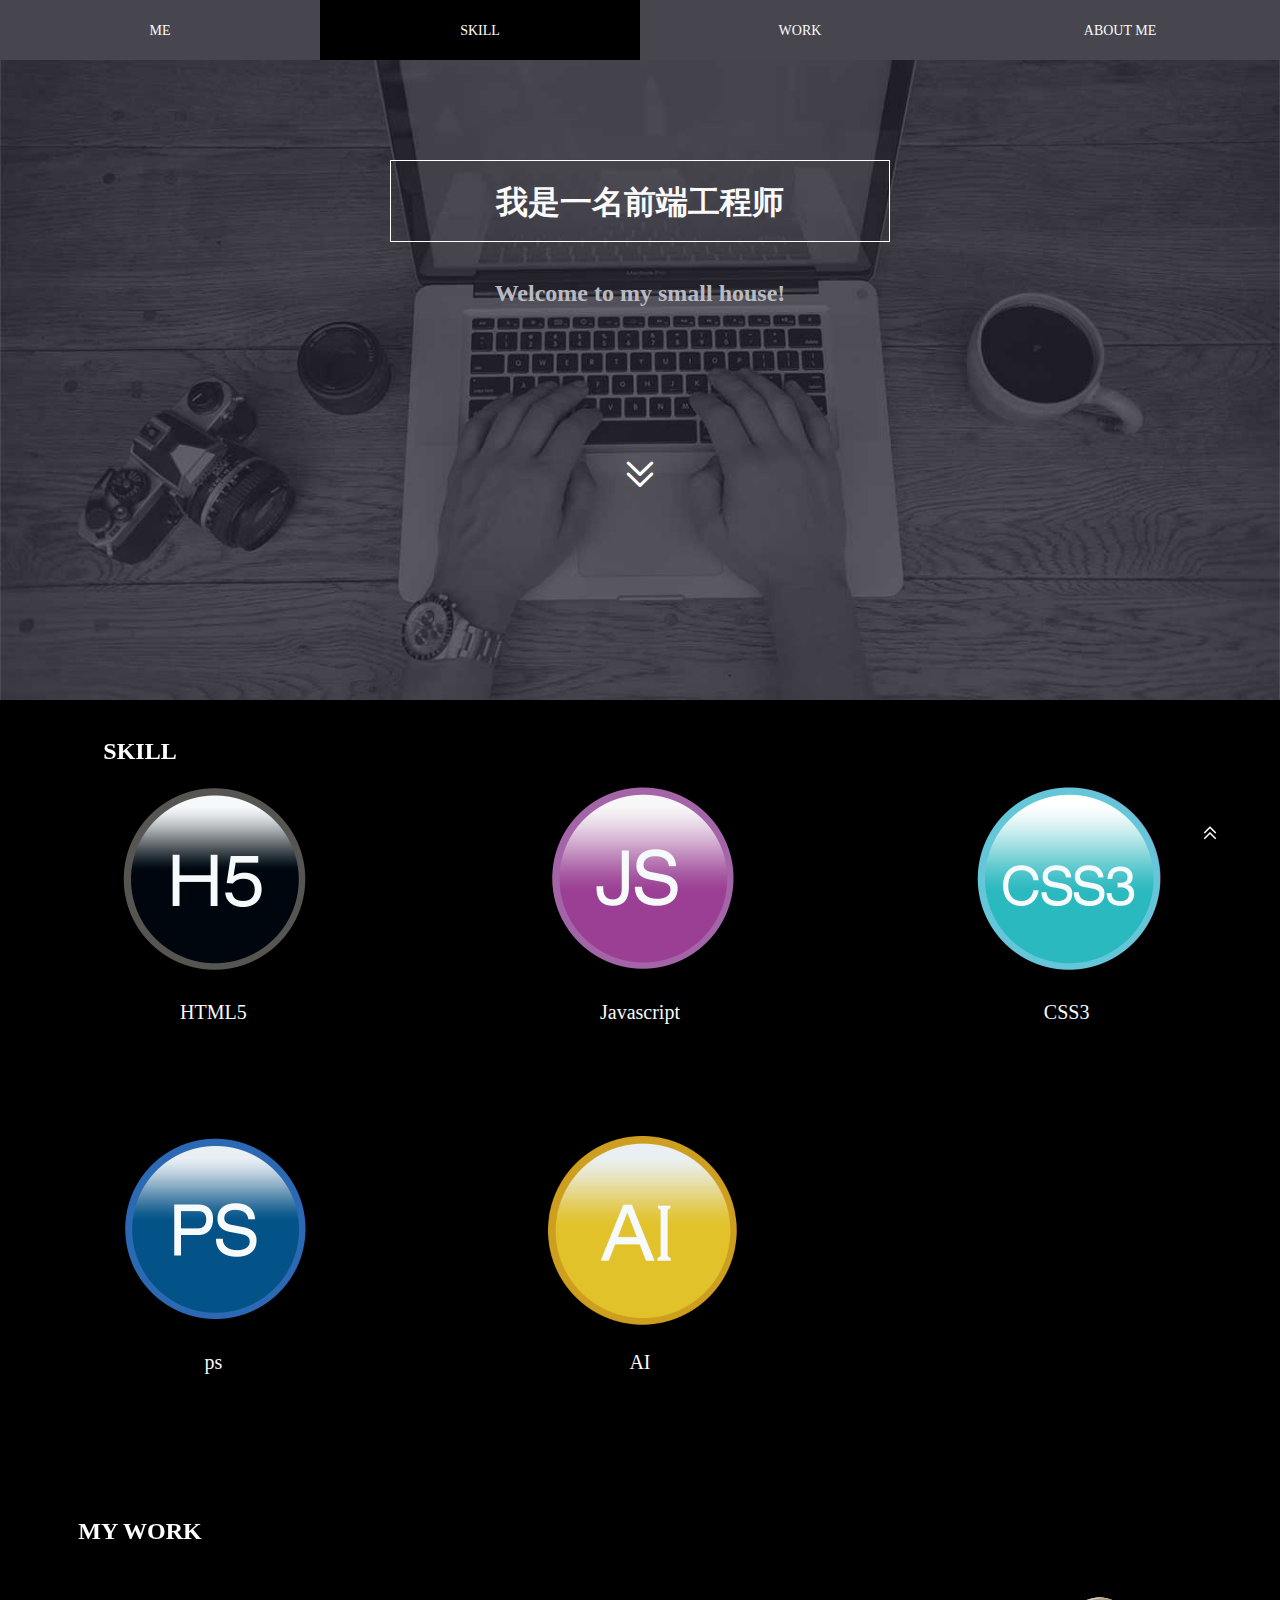
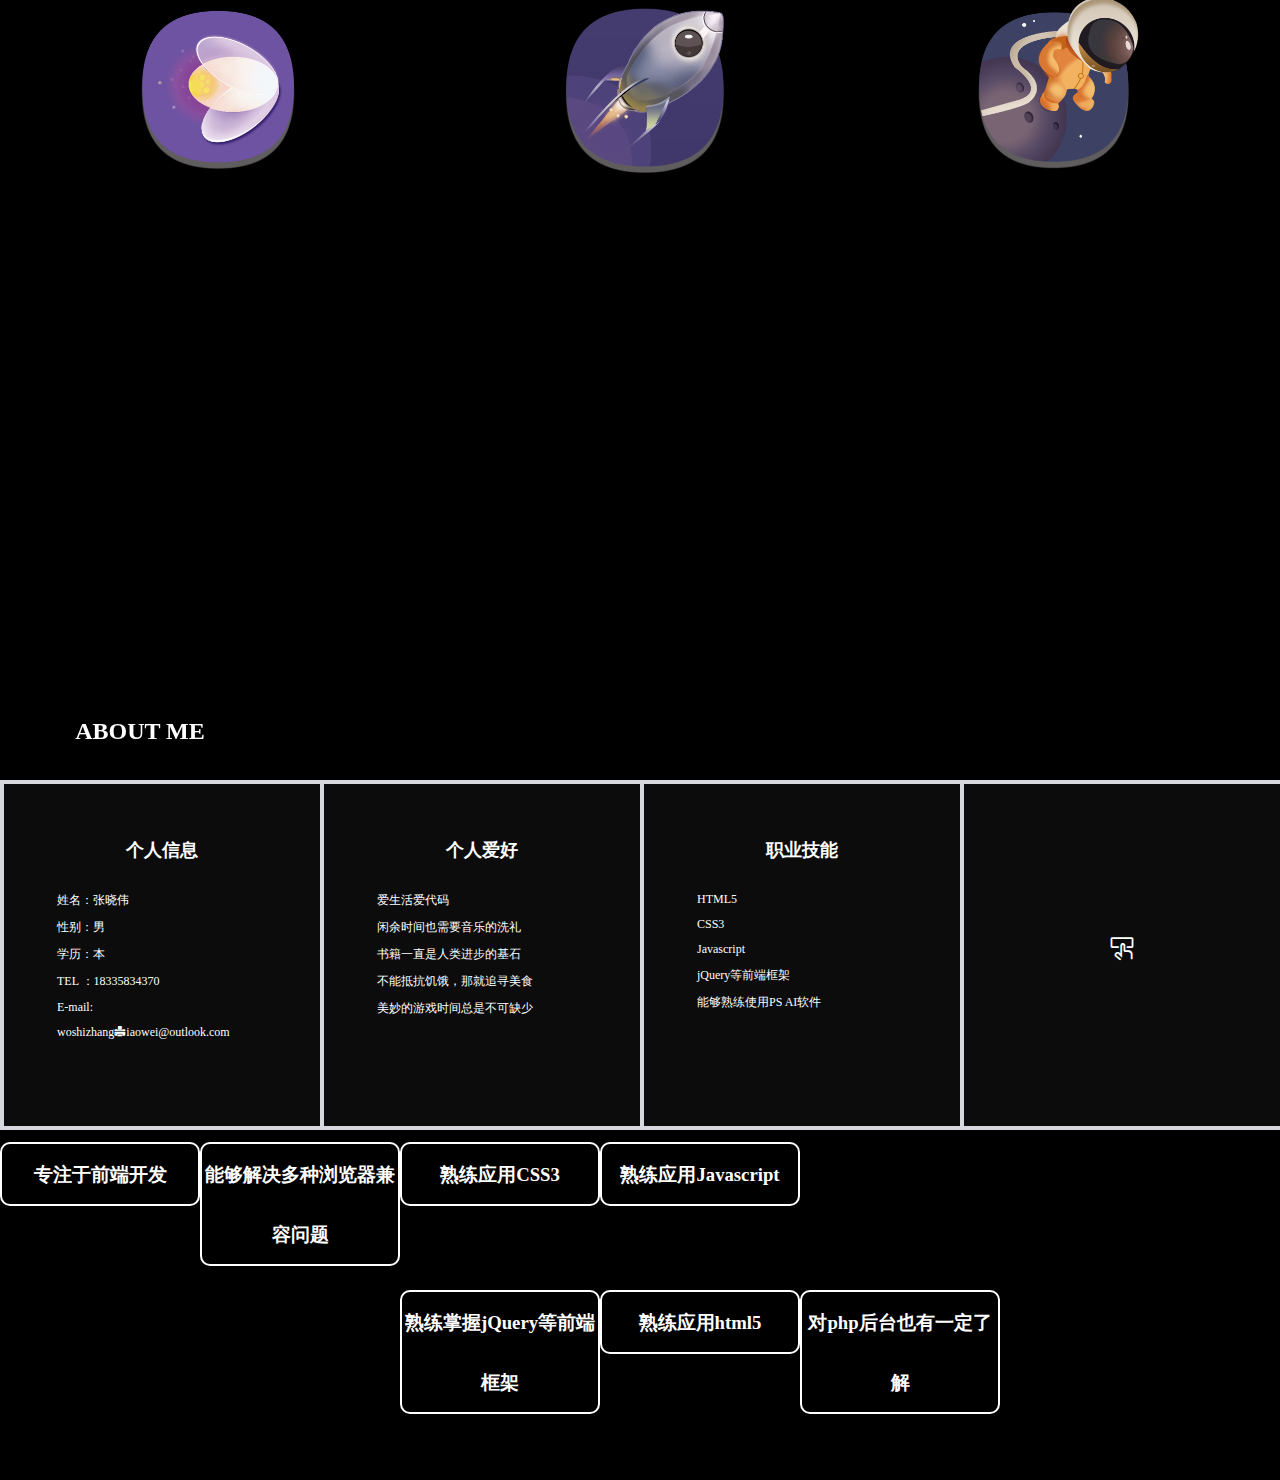
==== commit 41323c4f: "init" ====
--- a/index.html
+++ b/index.html
@@ -12,7 +12,7 @@
 		<script src = "./JavaScript/index.js"></script>
 	</head>
 	<body>
-		<div class="top" data-role="sl" style="position:fixed;z-index: 140;right:20px;bottom:20px;font-size: 20px;color:#fff;width:60px;height:60px"></div>
+		<div class="top shouwei" data-role="sl" style="position:fixed;z-index: 140;right:20px;bottom:20px;font-size: 20px;color:#fff;width:60px;height:60px"></div>
 		<header>
 			<div class="head2 container-fluid">
 				<div class="row ">
@@ -32,9 +32,9 @@
 					</div>
 				</div>
 			</div>
-			<div class="h-ban h-start kaiji" style="position:relative;">
+			<div class="h-ban h-start kaiji shouwei" style="position:relative;">
 				<div class="head container-fluid">
-					<div class="row ">
+					<div class="row  shouwei">
 						<div class="me axiba col-s-h  col-m-v col-m-3 col-l-3" >ME</div>
 						<div class="me axiba col-s-h  col-m-v col-m-3 col-l-3">SKILL</div>
 						<div class="me axiba col-s-h  col-m-v col-m-3 col-l-3">WORK</div>
@@ -58,12 +58,12 @@
 			</div>
 		</header>
 
-		<div class="container-fluid  kaiji" style="height:80px;overflow: hidden;">
+		<div class="container-fluid  kaiji shouwei" style="height:80px;overflow: hidden;">
 			<div class="row about-me" id="ski">
 				<h2 class="a-h" data-a="animate-left" id="skill">SKILL</h2>
 			</div>
 		</div>
-		<div class="container-fluid h-ban" style="position:relative;" id = "mys-s">
+		<div class="container-fluid h-ban" style="position:relative;overflow: hidden;" id = "mys-s">
 			<div class="row skill-s">
 				<div class="skill col-s-12 col-m-6 col-l-4">
 					<div class="sk-img"></div>
@@ -92,7 +92,7 @@
 			</div>
 		</div>
 
-		<div class="container-fluid  kaiji">
+		<div class="container-fluid  kaiji shouwei">
 			<div class="row about-me">
 				<h2 class="a-h" data-a="animate-left" >MY WORK</h2>
 
--- a/stylessheets/index.css
+++ b/stylessheets/index.css
@@ -246,7 +246,7 @@
 }
 @media screen and (max-width: 730px) {
   .h-ban {
-    height: 100%;
+    height: 700px;
     min-height: 500px;
     width: 100%;
   }
@@ -338,7 +338,7 @@
 }
 @media screen and (min-width: 730px) and (max-width: 1070px) {
   .h-ban {
-    height: 100%;
+    height: 700px;
     width: 100%;
   }
   .h-ban > .a-me {
@@ -379,7 +379,7 @@
 }
 @media screen and (min-width: 1070px) {
   .h-ban {
-    height: 660px;
+    height: 700px;
     width: 100%;
   }
   .h-ban > .a-me {
